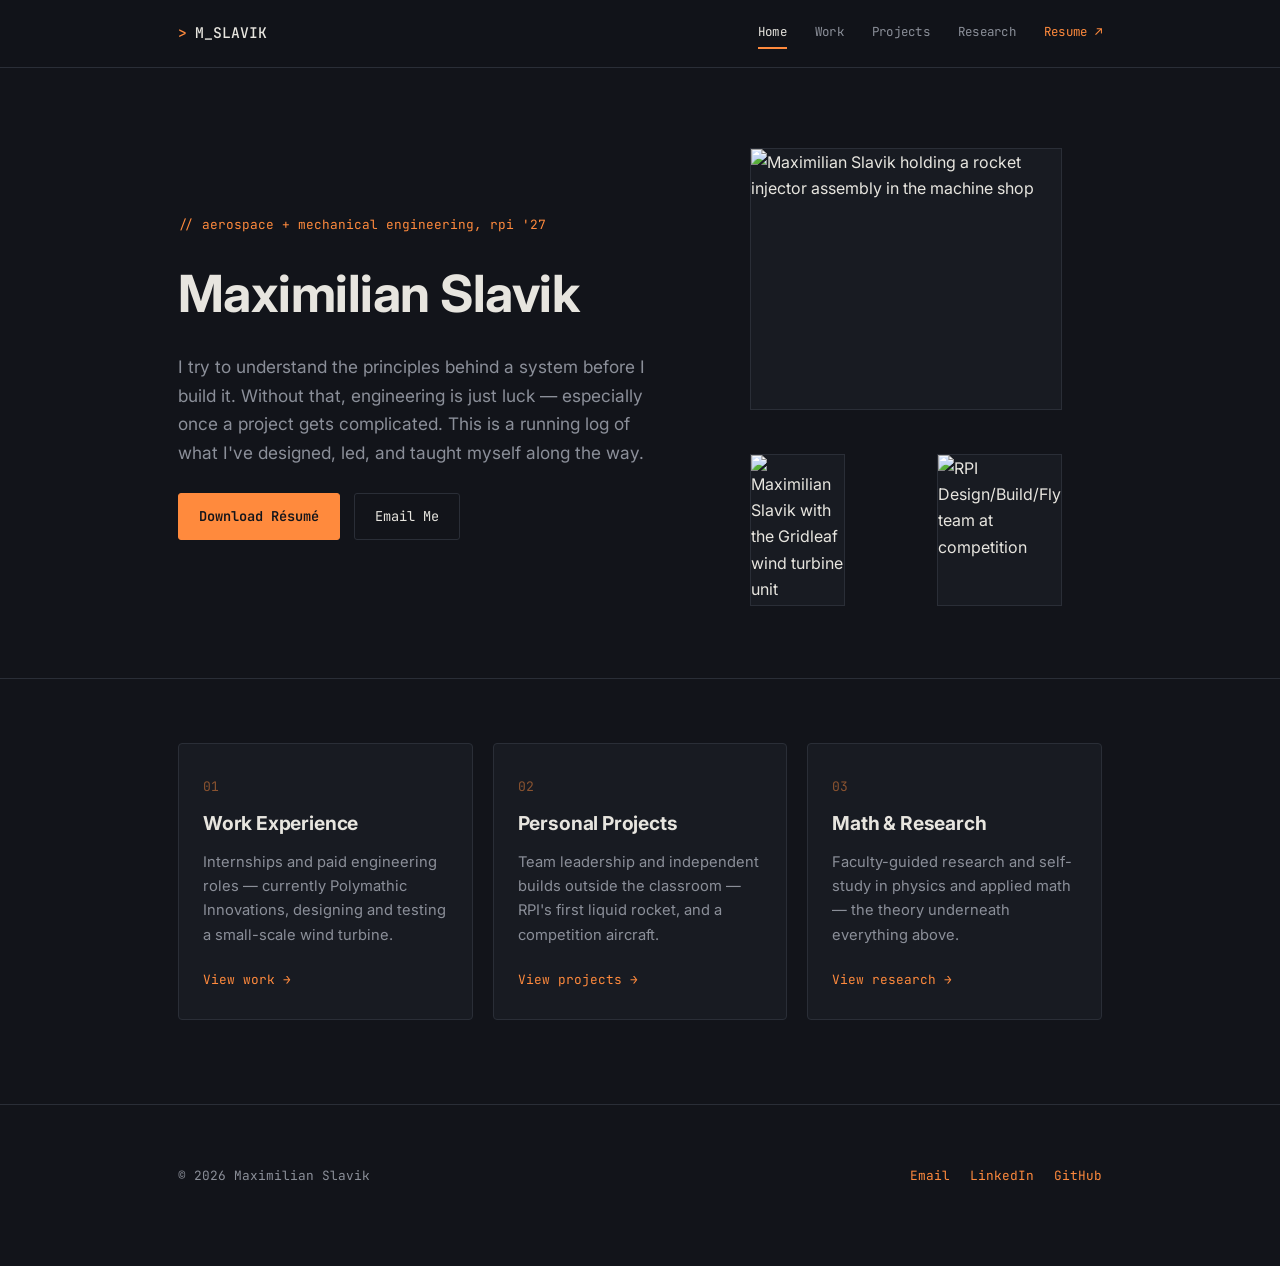
==== index.html @ 0a6f0283 "Initial Commit" ====
<!DOCTYPE html>
<html lang="en">
<head>
<meta charset="UTF-8">
<meta name="viewport" content="width=device-width, initial-scale=1.0">
<title>Maximilian Slavik — Engineering Portfolio</title>
<link rel="stylesheet" href="styles.css">
</head>
<body>

<header class="site-nav">
  <div class="wrap">
    <div class="brand"><span class="dot">&gt;</span> M_SLAVIK</div>
    <nav class="links">
      <a href="index.html" class="active">Home</a>
      <a href="work-experience.html">Work</a>
      <a href="personal-projects.html">Projects</a>
      <a href="math-research.html">Research</a>
      <a href="resume.pdf" class="resume" target="_blank">Resume ↗</a>
    </nav>
  </div>
</header>

<section class="hero">
  <div class="wrap hero-grid">
    <div>
      <span class="kicker">// aerospace + mechanical engineering, rpi '27</span>
      <h1>Maximilian Slavik</h1>
      <p class="lede">I try to understand the principles behind a system before I build it. Without that, engineering is just luck — especially once a project gets complicated. This is a running log of what I've designed, led, and taught myself along the way.</p>
      <div class="btn-row">
        <a class="btn primary" href="resume.pdf" target="_blank">Download Résumé</a>
        <a class="btn" href="mailto:youremail@example.com">Email Me</a>
      </div>
    </div>
    <div class="photo-strip">
      <figure class="figure">
        <img src="images/hero-torch.jpg" alt="Maximilian Slavik holding a rocket injector assembly in the machine shop">
      </figure>
      <figure class="figure">
        <img src="images/hero-turbine.jpg" alt="Maximilian Slavik with the Gridleaf wind turbine unit">
      </figure>
      <figure class="figure">
        <img src="images/dbf-team.jpg" alt="RPI Design/Build/Fly team at competition">
      </figure>
    </div>
  </div>
</section>

<section class="wrap">
  <div class="cat-grid">
    <div class="cat-card">
      <span class="num mono">01</span>
      <h3>Work Experience</h3>
      <p>Internships and paid engineering roles — currently Polymathic Innovations, designing and testing a small-scale wind turbine.</p>
      <a class="enter" href="work-experience.html">View work →</a>
    </div>
    <div class="cat-card">
      <span class="num mono">02</span>
      <h3>Personal Projects</h3>
      <p>Team leadership and independent builds outside the classroom — RPI's first liquid rocket, and a competition aircraft.</p>
      <a class="enter" href="personal-projects.html">View projects →</a>
    </div>
    <div class="cat-card">
      <span class="num mono">03</span>
      <h3>Math &amp; Research</h3>
      <p>Faculty-guided research and self-study in physics and applied math — the theory underneath everything above.</p>
      <a class="enter" href="math-research.html">View research →</a>
    </div>
  </div>
</section>

<footer>
  <div class="wrap">
    <span class="mono">© 2026 Maximilian Slavik</span>
    <div class="contact-row">
      <a href="mailto:youremail@example.com">Email</a>
      <a href="#">LinkedIn</a>
      <a href="#">GitHub</a>
    </div>
  </div>
</footer>

</body>
</html>
---- styles.css ----
/* ===================================================================
   Maximilian Slavik — Engineering Portfolio
   Shared stylesheet — used by every page
   =================================================================== */

@import url('https://fonts.googleapis.com/css2?family=JetBrains+Mono:wght@400;500;600&family=Inter:wght@400;500;600;700&display=swap');

:root{
  --bg:       #12141a;
  --panel:    #181b22;
  --line:     #2a2e37;
  --text:     #e7e5df;
  --text-dim: #8b8f99;
  --accent:   #ff8a3d;
  --accent-dim: #8a5330;
}

*{ box-sizing:border-box; }
html{ scroll-behavior:smooth; }
body{
  margin:0;
  background:var(--bg);
  color:var(--text);
  font-family:'Inter', -apple-system, sans-serif;
  line-height:1.65;
  font-size:16px;
}
h1,h2,h3{ font-family:'Inter', sans-serif; font-weight:700; letter-spacing:-0.01em; }
p{ color:var(--text); }
a{ color:var(--accent); text-decoration:none; }
a:hover{ text-decoration:underline; }

.mono{ font-family:'JetBrains Mono', monospace; }

.wrap{ max-width:980px; margin:0 auto; padding:0 28px; }

/* ---------------- Nav ---------------- */
header.site-nav{
  position:sticky; top:0; z-index:50;
  background:rgba(18,20,26,0.92);
  backdrop-filter:blur(8px);
  border-bottom:1px solid var(--line);
}
header.site-nav .wrap{
  display:flex; align-items:center; justify-content:space-between;
  padding:18px 28px;
}
.brand{
  font-family:'JetBrains Mono', monospace;
  font-size:0.92rem; font-weight:500; color:var(--text);
  display:flex; align-items:center; gap:8px;
}
.brand .dot{ color:var(--accent); }
nav.links{ display:flex; gap:28px; }
nav.links a{
  font-family:'JetBrains Mono', monospace;
  font-size:0.78rem; letter-spacing:0.02em;
  color:var(--text-dim);
  padding:4px 0; border-bottom:2px solid transparent;
}
nav.links a:hover{ color:var(--text); text-decoration:none; }
nav.links a.active{ color:var(--text); border-bottom-color:var(--accent); }
nav.links a.resume{ color:var(--accent); }

@media (max-width:700px){
  header.site-nav .wrap{ flex-direction:column; gap:14px; align-items:flex-start; }
  nav.links{ gap:16px; flex-wrap:wrap; }
}

/* ---------------- Generic page header ---------------- */
.page-head{ padding:72px 0 40px; border-bottom:1px solid var(--line); }
.page-head .kicker{
  display:block; font-size:0.78rem; color:var(--accent);
  margin-bottom:14px; letter-spacing:0.03em;
}
.page-head h1{ font-size:clamp(2rem,4.4vw,2.8rem); margin:0 0 14px; }
.page-head p.lede{ color:var(--text-dim); max-width:60ch; font-size:1.05rem; }

/* Jump-to chips under a category page header */
.jumplist{ display:flex; gap:10px; flex-wrap:wrap; margin-top:28px; }
.jumplist a{
  font-family:'JetBrains Mono', monospace; font-size:0.76rem;
  color:var(--text-dim);
  border:1px solid var(--line); padding:7px 14px;
  border-radius:3px;
}
.jumplist a:hover{ color:var(--accent); border-color:var(--accent-dim); text-decoration:none; }

/* ---------------- Project sections ---------------- */
section.project{ padding:80px 0; border-bottom:1px solid var(--line); }
section.project:last-of-type{ border-bottom:none; }

.project-head{ margin-bottom:38px; }
.project-head .tag{
  font-family:'JetBrains Mono', monospace; font-size:0.76rem;
  color:var(--text-dim); display:block; margin-bottom:10px;
}
.project-head h2{ font-size:clamp(1.5rem,3vw,2rem); margin:0 0 6px; }
.project-head .role{ font-family:'JetBrains Mono', monospace; font-size:0.82rem; color:var(--accent); }

.split{ display:grid; grid-template-columns:0.95fr 1.05fr; gap:48px; align-items:start; }
.split.reverse{ grid-template-columns:1.05fr 0.95fr; }
.split.reverse .figure-col{ order:2; }

.project-body p{ margin:0 0 16px; color:#cfcdc4; }
.stat-line{
  font-family:'JetBrains Mono', monospace; font-size:0.82rem;
  color:var(--accent);
  border-left:2px solid var(--accent);
  padding-left:12px; margin:22px 0 0;
}

.figure-grid{ display:grid; gap:14px; margin-top:32px; }
.cols-2{ grid-template-columns:1fr 1fr; }
.cols-3{ grid-template-columns:1fr 1fr 1fr; }
.figure{ border:1px solid var(--line); background:var(--panel); }
.figure img{ display:block; width:100%; height:210px; object-fit:cover; }
.figure.tall img{ height:320px; }
.figure figcaption{
  font-family:'JetBrains Mono', monospace; font-size:0.68rem;
  color:var(--text-dim); padding:9px 11px; border-top:1px solid var(--line);
}

@media (max-width:760px){
  .split, .split.reverse{ grid-template-columns:1fr; }
  .split.reverse .figure-col{ order:0; }
  .cols-2, .cols-3{ grid-template-columns:1fr; }
  section.project{ padding:56px 0; }
}

/* ---------------- Home page ---------------- */
.hero{ padding:64px 0 56px; border-bottom:1px solid var(--line); }
.hero-grid{ display:grid; grid-template-columns:1.1fr 0.9fr; gap:52px; align-items:center; }
.hero .kicker{ font-family:'JetBrains Mono', monospace; font-size:0.8rem; color:var(--accent); display:block; margin-bottom:16px; }
.hero h1{ font-size:clamp(2.2rem,4.6vw,3.2rem); margin:0 0 18px; }
.hero p.lede{ color:var(--text-dim); font-size:1.08rem; max-width:48ch; margin-bottom:26px; }
.btn-row{ display:flex; gap:14px; flex-wrap:wrap; }
.btn{
  font-family:'JetBrains Mono', monospace; font-size:0.85rem;
  padding:11px 20px; border-radius:3px; border:1px solid var(--line);
  color:var(--text);
}
.btn:hover{ border-color:var(--accent); text-decoration:none; }
.btn.primary{ background:var(--accent); color:#12141a; border-color:var(--accent); font-weight:600; }
.btn.primary:hover{ opacity:0.9; }

.photo-strip{ display:grid; grid-template-columns:1fr 1fr; gap:12px; }
.photo-strip .figure img{ height:150px; }
.photo-strip .figure:first-child{ grid-column:span 2; }
.photo-strip .figure:first-child img{ height:260px; }

/* Category index cards on home page */
.cat-grid{ display:grid; grid-template-columns:repeat(3,1fr); gap:20px; padding:64px 0; }
.cat-card{
  border:1px solid var(--line); background:var(--panel);
  padding:28px 24px; border-radius:4px;
}
.cat-card .num{ font-family:'JetBrains Mono', monospace; color:var(--accent-dim); font-size:0.82rem; }
.cat-card h3{ margin:10px 0 10px; font-size:1.2rem; }
.cat-card p{ color:var(--text-dim); font-size:0.92rem; margin:0 0 18px; }
.cat-card a.enter{ font-family:'JetBrains Mono', monospace; font-size:0.8rem; }

@media (max-width:760px){
  .hero-grid{ grid-template-columns:1fr; }
  .cat-grid{ grid-template-columns:1fr; }
}

/* ---------------- Footer ---------------- */
footer{ padding:60px 0 80px; border-top:1px solid var(--line); margin-top:20px; }
footer .wrap{ display:flex; justify-content:space-between; align-items:center; flex-wrap:wrap; gap:16px; }
footer .mono{ font-size:0.8rem; color:var(--text-dim); }
footer .contact-row{ display:flex; gap:20px; }
footer .contact-row a{ font-family:'JetBrains Mono', monospace; font-size:0.8rem; }
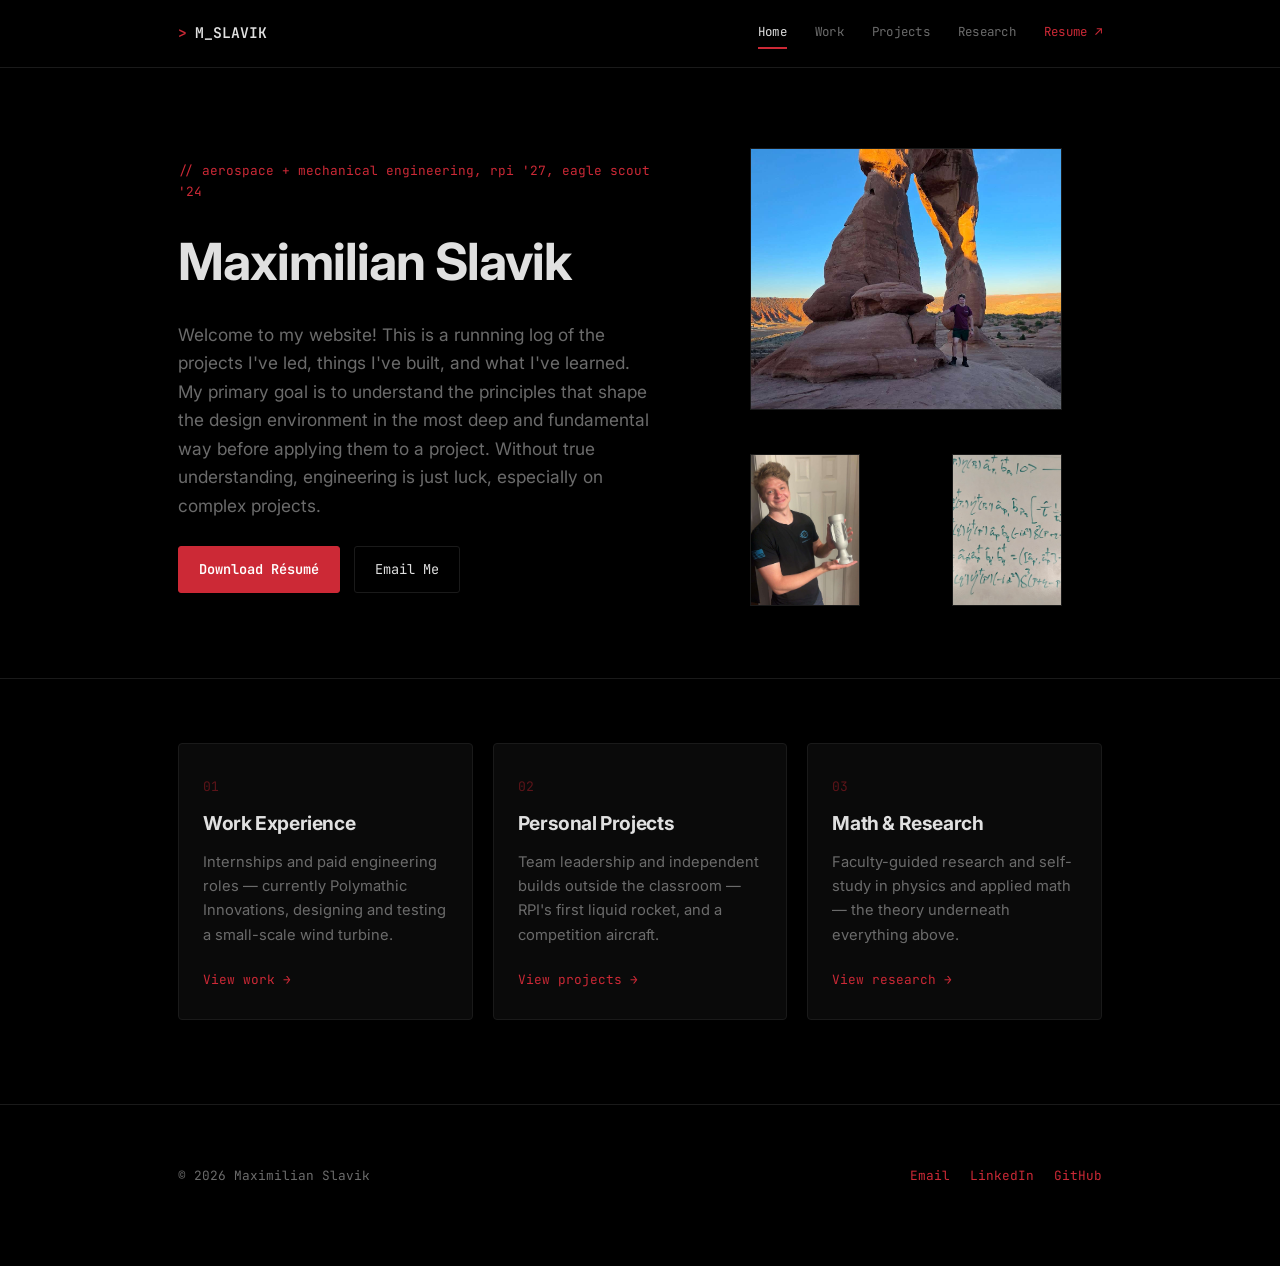
==== commit 0bf03976: "new images and formatting" ====
--- a/index.html
+++ b/index.html
@@ -4,7 +4,7 @@
 <meta charset="UTF-8">
 <meta name="viewport" content="width=device-width, initial-scale=1.0">
 <title>Maximilian Slavik — Engineering Portfolio</title>
-<link rel="stylesheet" href="styles.css">
+<link rel="stylesheet" href="styles.css?v=3">
 </head>
 <body>
 
@@ -24,9 +24,9 @@
 <section class="hero">
   <div class="wrap hero-grid">
     <div>
-      <span class="kicker">// aerospace + mechanical engineering, rpi '27</span>
+      <span class="kicker">// aerospace + mechanical engineering, rpi '27, eagle scout '24</span>
       <h1>Maximilian Slavik</h1>
-      <p class="lede">I try to understand the principles behind a system before I build it. Without that, engineering is just luck — especially once a project gets complicated. This is a running log of what I've designed, led, and taught myself along the way.</p>
+      <p class="lede">Welcome to my website! This is a runnning log of the projects I've led, things I've built, and what I've learned. My primary goal is to understand the principles that shape the design environment in the most deep and fundamental way before applying them to a project. Without true understanding, engineering is just luck, especially on complex projects.</p>
       <div class="btn-row">
         <a class="btn primary" href="resume.pdf" target="_blank">Download Résumé</a>
         <a class="btn" href="mailto:youremail@example.com">Email Me</a>
@@ -34,13 +34,13 @@
     </div>
     <div class="photo-strip">
       <figure class="figure">
-        <img src="images/hero-torch.jpg" alt="Maximilian Slavik holding a rocket injector assembly in the machine shop">
+        <img src="images/moab.jpg" alt="moab utah arches natl park">
       </figure>
       <figure class="figure">
-        <img src="images/hero-turbine.jpg" alt="Maximilian Slavik with the Gridleaf wind turbine unit">
+        <img src="images/stardust-portrait.jpg" alt="With the printed chamber">
       </figure>
       <figure class="figure">
-        <img src="images/dbf-team.jpg" alt="RPI Design/Build/Fly team at competition">
+        <img src="images/operators.jpg" alt="creation/annihilaiton operators">
       </figure>
     </div>
   </div>
@@ -81,4 +81,4 @@
 </footer>
 
 </body>
-</html>
+</html>
--- a/styles.css
+++ b/styles.css
@@ -1,18 +1,13 @@
-/* ===================================================================
-   Maximilian Slavik — Engineering Portfolio
-   Shared stylesheet — used by every page
-   =================================================================== */
-
 @import url('https://fonts.googleapis.com/css2?family=JetBrains+Mono:wght@400;500;600&family=Inter:wght@400;500;600;700&display=swap');
 
 :root{
-  --bg:       #12141a;
-  --panel:    #181b22;
-  --line:     #2a2e37;
-  --text:     #e7e5df;
-  --text-dim: #8b8f99;
-  --accent:   #ff8a3d;
-  --accent-dim: #8a5330;
+  --bg:         #000;
+  --panel:      #0a0a0a;
+  --line:       #1a1a1a;
+  --text:       #e0e0e0;
+  --text-dim:   #6b6b6b;
+  --accent:     #cc2936;
+  --accent-dim: #5c1419;
 }
 
 *{ box-sizing:border-box; }
@@ -25,7 +20,7 @@
   line-height:1.65;
   font-size:16px;
 }
-h1,h2,h3{ font-family:'Inter', sans-serif; font-weight:700; letter-spacing:-0.01em; }
+h1,h2,h3{ font-family:'Inter', sans-serif; font-weight:700; letter-spacing:-0.02em; }
 p{ color:var(--text); }
 a{ color:var(--accent); text-decoration:none; }
 a:hover{ text-decoration:underline; }
@@ -37,8 +32,8 @@
 /* ---------------- Nav ---------------- */
 header.site-nav{
   position:sticky; top:0; z-index:50;
-  background:rgba(18,20,26,0.92);
-  backdrop-filter:blur(8px);
+  background:rgba(0,0,0,0.92);
+  backdrop-filter:blur(10px);
   border-bottom:1px solid var(--line);
 }
 header.site-nav .wrap{
@@ -47,7 +42,7 @@
 }
 .brand{
   font-family:'JetBrains Mono', monospace;
-  font-size:0.92rem; font-weight:500; color:var(--text);
+  font-size:0.92rem; font-weight:600; color:var(--text);
   display:flex; align-items:center; gap:8px;
 }
 .brand .dot{ color:var(--accent); }
@@ -57,6 +52,7 @@
   font-size:0.78rem; letter-spacing:0.02em;
   color:var(--text-dim);
   padding:4px 0; border-bottom:2px solid transparent;
+  transition:color 0.2s;
 }
 nav.links a:hover{ color:var(--text); text-decoration:none; }
 nav.links a.active{ color:var(--text); border-bottom-color:var(--accent); }
@@ -75,6 +71,24 @@
 }
 .page-head h1{ font-size:clamp(2rem,4.4vw,2.8rem); margin:0 0 14px; }
 .page-head p.lede{ color:var(--text-dim); max-width:60ch; font-size:1.05rem; }
+
+/* Page header with photo on the right */
+.page-head-split{
+  display:grid; grid-template-columns:1fr 0.7fr;
+  gap:40px; align-items:center;
+}
+.page-head-photo{
+  margin:0; border:none; background:none;
+  justify-self:end;
+}
+.page-head-photo img{
+  height:280px; width:100%; object-fit:cover;
+  border-radius:3px;
+}
+@media (max-width:760px){
+  .page-head-split{ grid-template-columns:1fr; }
+  .page-head-photo img{ height:220px; }
+}
 
 /* Jump-to chips under a category page header */
 .jumplist{ display:flex; gap:10px; flex-wrap:wrap; margin-top:28px; }
@@ -83,6 +97,7 @@
   color:var(--text-dim);
   border:1px solid var(--line); padding:7px 14px;
   border-radius:3px;
+  transition:color 0.2s, border-color 0.2s;
 }
 .jumplist a:hover{ color:var(--accent); border-color:var(--accent-dim); text-decoration:none; }
 
@@ -101,8 +116,9 @@
 .split{ display:grid; grid-template-columns:0.95fr 1.05fr; gap:48px; align-items:start; }
 .split.reverse{ grid-template-columns:1.05fr 0.95fr; }
 .split.reverse .figure-col{ order:2; }
-
-.project-body p{ margin:0 0 16px; color:#cfcdc4; }
+.split.wide-figure{ grid-template-columns:0.75fr 1.25fr; }
+
+.project-body p{ margin:0 0 16px; color:#b0b0b0; }
 .stat-line{
   font-family:'JetBrains Mono', monospace; font-size:0.82rem;
   color:var(--accent);
@@ -116,13 +132,17 @@
 .figure{ border:1px solid var(--line); background:var(--panel); }
 .figure img{ display:block; width:100%; height:210px; object-fit:cover; }
 .figure.tall img{ height:320px; }
+.figure.tall.xl img{ height:460px; }
+
+/* Diagrams/plots — show full image, no cropping */
+.figure.contain img{ object-fit:contain; background:#111; }
 .figure figcaption{
   font-family:'JetBrains Mono', monospace; font-size:0.68rem;
   color:var(--text-dim); padding:9px 11px; border-top:1px solid var(--line);
 }
 
 @media (max-width:760px){
-  .split, .split.reverse{ grid-template-columns:1fr; }
+  .split, .split.reverse, .split.wide-figure{ grid-template-columns:1fr; }
   .split.reverse .figure-col{ order:0; }
   .cols-2, .cols-3{ grid-template-columns:1fr; }
   section.project{ padding:56px 0; }
@@ -139,10 +159,11 @@
   font-family:'JetBrains Mono', monospace; font-size:0.85rem;
   padding:11px 20px; border-radius:3px; border:1px solid var(--line);
   color:var(--text);
+  transition:border-color 0.2s;
 }
 .btn:hover{ border-color:var(--accent); text-decoration:none; }
-.btn.primary{ background:var(--accent); color:#12141a; border-color:var(--accent); font-weight:600; }
-.btn.primary:hover{ opacity:0.9; }
+.btn.primary{ background:var(--accent); color:#fff; border-color:var(--accent); font-weight:600; }
+.btn.primary:hover{ opacity:0.88; }
 
 .photo-strip{ display:grid; grid-template-columns:1fr 1fr; gap:12px; }
 .photo-strip .figure img{ height:150px; }
@@ -154,7 +175,9 @@
 .cat-card{
   border:1px solid var(--line); background:var(--panel);
   padding:28px 24px; border-radius:4px;
-}
+  transition:border-color 0.25s;
+}
+.cat-card:hover{ border-color:var(--accent-dim); }
 .cat-card .num{ font-family:'JetBrains Mono', monospace; color:var(--accent-dim); font-size:0.82rem; }
 .cat-card h3{ margin:10px 0 10px; font-size:1.2rem; }
 .cat-card p{ color:var(--text-dim); font-size:0.92rem; margin:0 0 18px; }
@@ -171,3 +194,53 @@
 footer .mono{ font-size:0.8rem; color:var(--text-dim); }
 footer .contact-row{ display:flex; gap:20px; }
 footer .contact-row a{ font-family:'JetBrains Mono', monospace; font-size:0.8rem; }
+
+
+.book-list{
+  margin:0 0 16px; padding-left:1.1em;
+  color:#b0b0b0; line-height:1.65;
+}
+.book-list li{ margin-bottom:4px; }
+.book-list em{ color:var(--text); font-style:italic; }
+/* ---------------- Full-width project body ---------------- */
+.project-body.full{ max-width:65ch; }
+
+/* ---------------- Whiteboard derivation grid ---------------- */
+.wb-header{
+  margin-top:40px; padding-top:32px;
+  border-top:1px solid var(--line);
+}
+.wb-section-label{
+  font-size:0.78rem; color:var(--accent);
+  margin:0 0 8px; letter-spacing:0.03em;
+}
+.wb-section-desc{
+  color:var(--text-dim); font-size:0.95rem;
+  margin:0;
+}
+.wb-grid{
+  display:grid; grid-template-columns:1fr 1fr;
+  gap:40px; margin-top:36px;
+}
+.wb-entry{ display:flex; flex-direction:column; }
+.wb-fig{ margin:0; border:none; }
+.wb-fig img{ height:auto; object-fit:contain; }
+.wb-full{
+  grid-column:1/-1;
+  max-width:calc(50% - 20px);
+}
+.wb-title{
+  font-family:'JetBrains Mono', monospace; font-size:0.82rem;
+  color:var(--accent); font-weight:600;
+  opacity:0.75;
+  margin:0 0 6px;
+}
+.wb-desc{
+  font-size:0.88rem; color:#b0b0b0;
+  line-height:1.55; margin:0 0 14px;
+}
+
+@media (max-width:760px){
+  .wb-grid{ grid-template-columns:1fr; }
+  .wb-full{ max-width:100%; grid-column:auto; }
+}
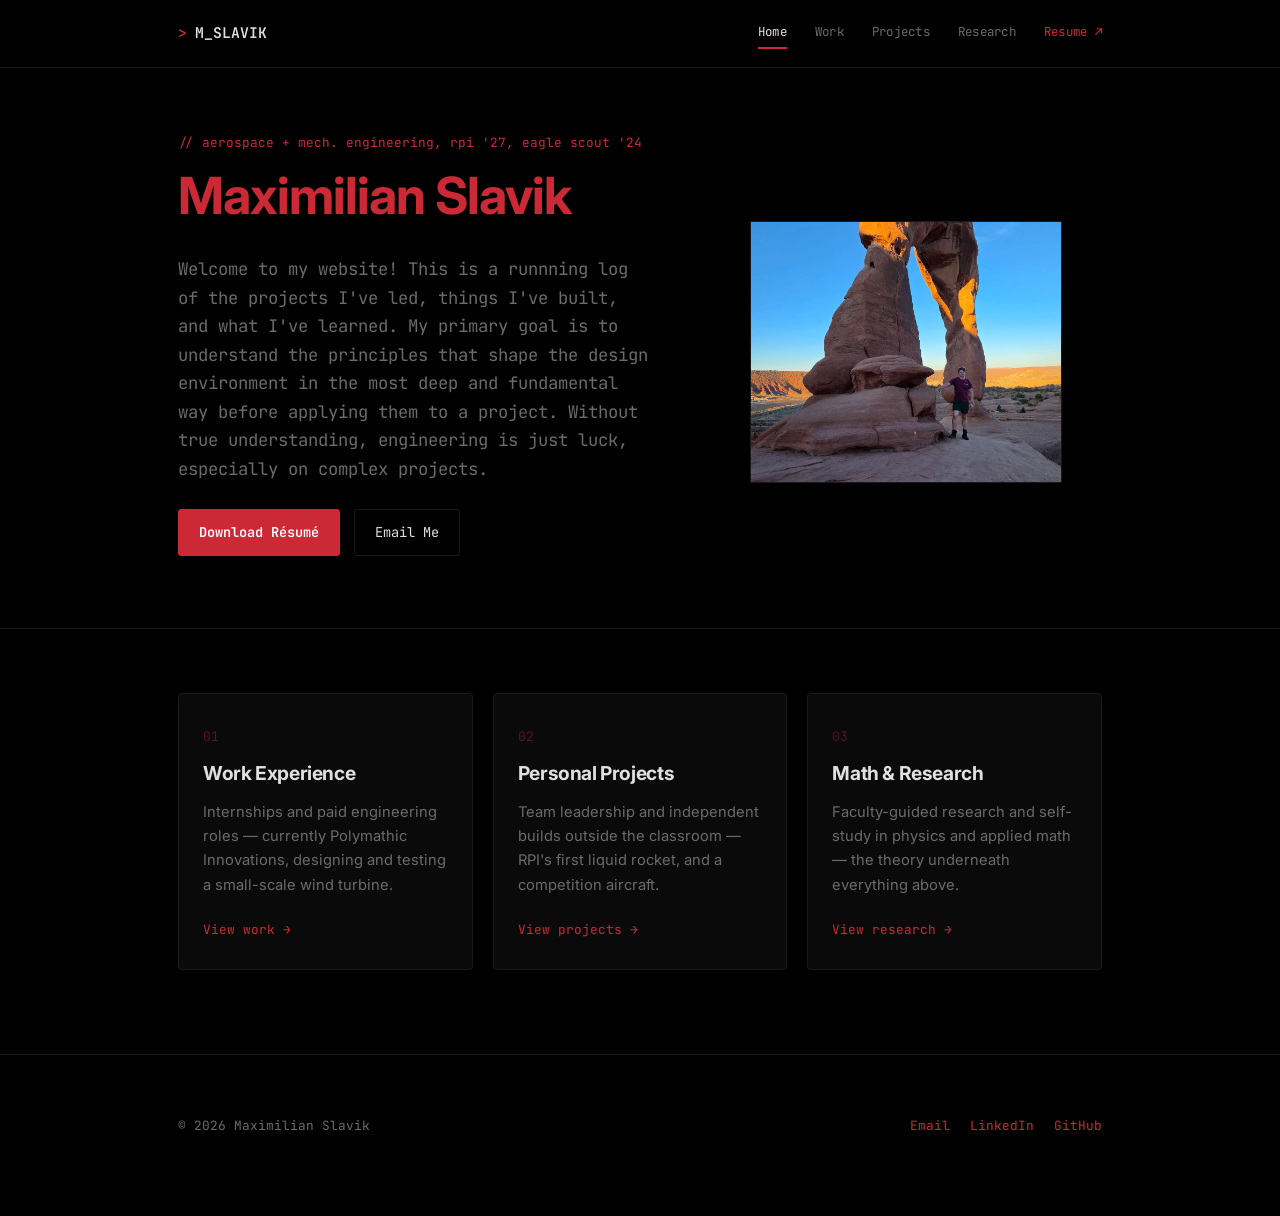
==== commit e9c9f05d: "small fix" ====
--- a/index.html
+++ b/index.html
@@ -4,7 +4,7 @@
 <meta charset="UTF-8">
 <meta name="viewport" content="width=device-width, initial-scale=1.0">
 <title>Maximilian Slavik — Engineering Portfolio</title>
-<link rel="stylesheet" href="styles.css?v=3">
+<link rel="stylesheet" href="styles.css?v=4">
 </head>
 <body>
 
@@ -23,8 +23,8 @@
 
 <section class="hero">
   <div class="wrap hero-grid">
-    <div>
-      <span class="kicker">// aerospace + mechanical engineering, rpi '27, eagle scout '24</span>
+    <div
+      <span class="kicker">// aerospace + mech. engineering, rpi '27, eagle scout '24</span>
       <h1>Maximilian Slavik</h1>
       <p class="lede">Welcome to my website! This is a runnning log of the projects I've led, things I've built, and what I've learned. My primary goal is to understand the principles that shape the design environment in the most deep and fundamental way before applying them to a project. Without true understanding, engineering is just luck, especially on complex projects.</p>
       <div class="btn-row">
@@ -35,12 +35,6 @@
     <div class="photo-strip">
       <figure class="figure">
         <img src="images/moab.jpg" alt="moab utah arches natl park">
-      </figure>
-      <figure class="figure">
-        <img src="images/stardust-portrait.jpg" alt="With the printed chamber">
-      </figure>
-      <figure class="figure">
-        <img src="images/operators.jpg" alt="creation/annihilaiton operators">
       </figure>
     </div>
   </div>
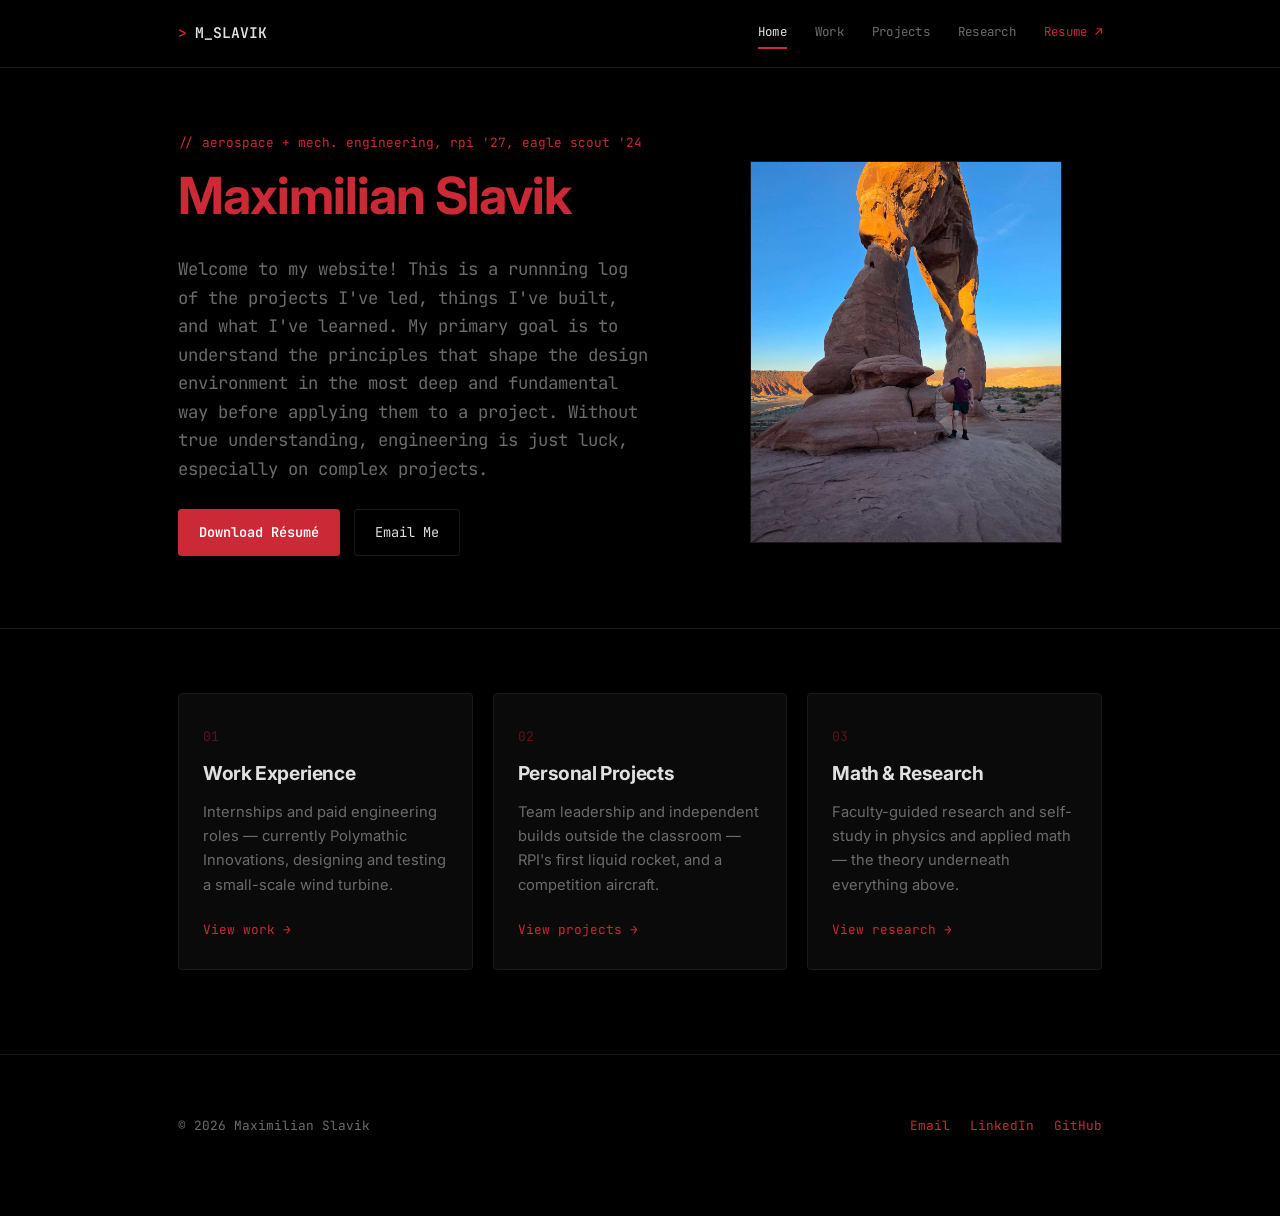
==== commit c58e96a4: "Add resume, LinkedIn/email links; uncropped Stardust photos Co-Authored-By: Claude Opus 5 <noreply@a" ====
--- a/index.html
+++ b/index.html
@@ -29,7 +29,7 @@
       <p class="lede">Welcome to my website! This is a runnning log of the projects I've led, things I've built, and what I've learned. My primary goal is to understand the principles that shape the design environment in the most deep and fundamental way before applying them to a project. Without true understanding, engineering is just luck, especially on complex projects.</p>
       <div class="btn-row">
         <a class="btn primary" href="resume.pdf" target="_blank">Download Résumé</a>
-        <a class="btn" href="mailto:youremail@example.com">Email Me</a>
+        <a class="btn" href="mailto:maximilian.a.slavik@gmail.com">Email Me</a>
       </div>
     </div>
     <div class="photo-strip">
@@ -67,8 +67,8 @@
   <div class="wrap">
     <span class="mono">© 2026 Maximilian Slavik</span>
     <div class="contact-row">
-      <a href="mailto:youremail@example.com">Email</a>
-      <a href="#">LinkedIn</a>
+      <a href="mailto:maximilian.a.slavik@gmail.com">Email</a>
+      <a href="https://www.linkedin.com/in/maximilian-slavik-3818302a9" target="_blank" rel="noopener">LinkedIn</a>
       <a href="#">GitHub</a>
     </div>
   </div>
--- a/styles.css
+++ b/styles.css
@@ -136,6 +136,11 @@
 
 /* Diagrams/plots — show full image, no cropping */
 .figure.contain img{ object-fit:contain; background:#111; }
+
+/* Uncropped photos in one row; set --ar (width/height) per figure so heights match */
+.figure-row{ display:flex; gap:14px; margin-top:32px; align-items:flex-start; }
+.figure-row .figure{ flex:var(--ar) 1 0; min-width:0; }
+.figure-row .figure img{ height:auto; }
 .figure figcaption{
   font-family:'JetBrains Mono', monospace; font-size:0.68rem;
   color:var(--text-dim); padding:9px 11px; border-top:1px solid var(--line);
@@ -145,6 +150,8 @@
   .split, .split.reverse, .split.wide-figure{ grid-template-columns:1fr; }
   .split.reverse .figure-col{ order:0; }
   .cols-2, .cols-3{ grid-template-columns:1fr; }
+  .figure-row{ flex-direction:column; align-items:stretch; }
+  .figure-row .figure{ flex:none; }
   section.project{ padding:56px 0; }
 }
 
@@ -165,10 +172,9 @@
 .btn.primary{ background:var(--accent); color:#fff; border-color:var(--accent); font-weight:600; }
 .btn.primary:hover{ opacity:0.88; }
 
-.photo-strip{ display:grid; grid-template-columns:1fr 1fr; gap:12px; }
-.photo-strip .figure img{ height:150px; }
-.photo-strip .figure:first-child{ grid-column:span 2; }
-.photo-strip .figure:first-child img{ height:260px; }
+.photo-strip{ }
+.photo-strip .figure img{ height:100%; }
+.photo-strip .figure:only-child img{ height:380px; }
 
 /* Category index cards on home page */
 .cat-grid{ display:grid; grid-template-columns:repeat(3,1fr); gap:20px; padding:64px 0; }
